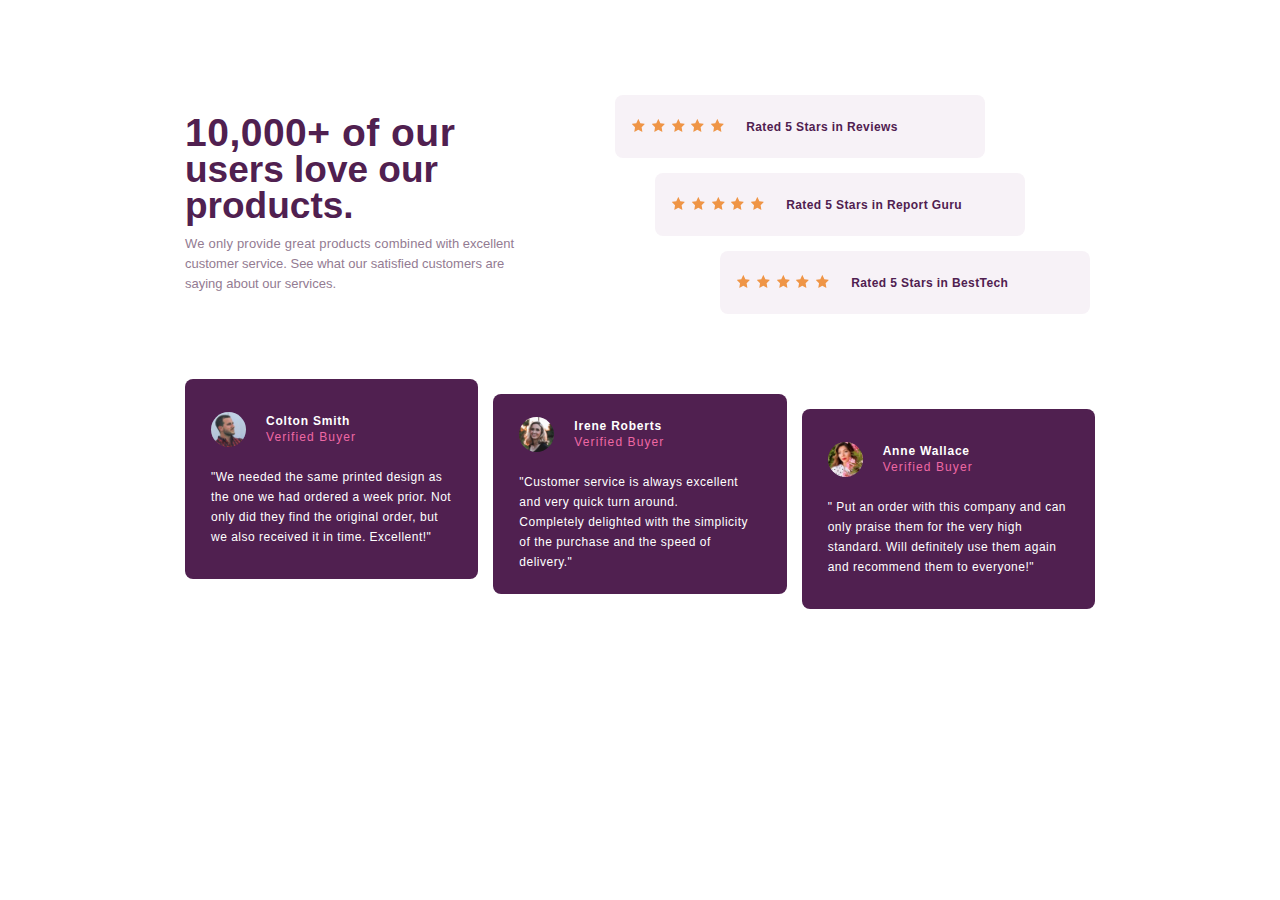
==== index.html @ 800041d1 "Finalización del proyecto" ====
<!DOCTYPE html>
<html lang="es">
<head>
    <meta charset="UTF-8">
    <meta http-equiv="X-UA-Compatible" content="IE=edge">
    <meta name="viewport" content="width=device-width, initial-scale=1.0">
    <link rel="icon" type="image/png" sizes="32x32" href="./images/favicon-32x32.png"/>
    <title>Frontend Mentor | Social proof section</title>
    <link rel="stylesheet" href="./css/index.css">
    <link rel="stylesheet" href="./css/media-queries.css">
</head>
<body>
    <main>
        <div class="main-container">
            <section class="main--head">
                <h1><span>10,000+ of our</span> users love our products.</h1>
                <p><span>We only provide great products combined</span> with excellent customer service. See what our satisfied customers are saying about our services.</p>
            </section>
            <section class="main--section-ratings">
                <div class="main--ratings one">
                    <figure>
                        <img src="./images/icon-star.svg" alt="star">
                        <img src="./images/icon-star.svg" alt="star">
                        <img src="./images/icon-star.svg" alt="star">
                        <img src="./images/icon-star.svg" alt="star">
                        <img src="./images/icon-star.svg" alt="star">
                    </figure>
                    <h3>Rated 5 Stars in Reviews</h3>
                </div>
                <div class="main--ratings two">
                    <figure>
                        <img src="./images/icon-star.svg" alt="star">
                        <img src="./images/icon-star.svg" alt="star">
                        <img src="./images/icon-star.svg" alt="star">
                        <img src="./images/icon-star.svg" alt="star">
                        <img src="./images/icon-star.svg" alt="star">
                    </figure>
                    <h3>Rated 5 Stars in Report Guru</h3>
                </div>
                <div class="main--ratings three">
                    <figure>
                        <img src="./images/icon-star.svg" alt="star">
                        <img src="./images/icon-star.svg" alt="star">
                        <img src="./images/icon-star.svg" alt="star">
                        <img src="./images/icon-star.svg" alt="star">
                        <img src="./images/icon-star.svg" alt="star">
                    </figure>
                    <h3>Rated 5 Stars in BestTech</h3>
                </div>
            </section>

            <section class="main--section-users">
                <div class="main--users use-one">
                    <section class="main--perfil">
                        <div class="main--photo-colton"></div>
                        <div>
                            <h3>Colton Smith</h3>
                            <p>Verified Buyer</p>
                        </div>
                    </section>
                    <section class="main-users--description">
                        <p>"We needed the same printed design as the one we had ordered a week prior. Not only did they find the original order, but we also received it in time. Excellent!"</p>
                    </section>
                </div>

                <div class="main--users use-two">
                    <section class="main--perfil">
                        <div class="main--photo-irene"></div>
                        <div>
                            <h3>Irene Roberts</h3>
                            <p>Verified Buyer</p>
                        </div>
                    </section>
                    <section class="main-users--description">
                        <p>"Customer service is always excellent and very quick turn around. <br> Completely delighted with the simplicity of the purchase and the speed of delivery."</p>
                    </section>
                </div>
                
                <div class="main--users use-three">
                    <section class="main--perfil">
                        <div class="main--photo-anne"></div>
                        <div>
                            <h3>Anne Wallace</h3>
                            <p>Verified Buyer</p>
                        </div>
                    </section>
                    <section class="main-users--description">
                        <p>" Put an order with this company and can only praise them for the very high standard. Will definitely use them again and recommend them to everyone!"</p>
                    </section>
                </div>
            </section>
        </div>
    </main>
</body>
</html>
---- css/index.css ----
:root {
    --Dark-Magenta: hsl(300, 43%, 22%);
    --White: hsl(0, 0%, 100%);
}

* {
    box-sizing: border-box;
    margin: 0;
    padding: 0;
}

html {
    font-size: 62.5%;
}

body {
    font-family: Spartan, Helvetica, sans-serif;
}

.main-container {
    width: 100%;
    max-width: 375px;
    min-width: 280px;
    margin: 0 auto;
    padding: 60px 20px;
}

.main--head {
    width: 100%;
    max-width: 375px;
    margin: 0 auto;
    text-align: center;
    line-height: 3rem;
}

.main--head h1 {
    padding-bottom: 20px;
    font-size: 3rem;
    font-weight: 780;
    color: var(--Dark-Magenta);
}

.main--head h1 span {
    padding: 0 10px;
    font-size: 3.5rem;
    font-weight: 750;
}

.main--head p {
    padding: 0 10px;
    font-size: 1.5rem;
    line-height: 2.2rem;
    letter-spacing: .5px;
    color: hsl(303, 10%, 53%);
}

.main--head p span {
    font-size: 1.54rem;
}

.main--section-ratings {
    margin-top: 40px;
}

.main--ratings {
    width: 100%;
    height: 14vh;
    margin: 15px auto;
    display: flex;
    flex-direction: column;
    justify-content: center;
    background-color: hsl(300, 24%, 96%);
    text-align: center;
    border-radius: 8px;
}

.main--ratings figure img {
    padding: 0 3px 10px;
}

.main--ratings h3 {
    font-size: 1.4rem;
    letter-spacing: .4px;
    color: var(--Dark-Magenta);
}

.main--section-users {
    margin-top: 50px;
}

.main--users {
    width: 100%;
    height: 42vh;
    min-height: 250px;
    padding: 31px;
    display: flex;
    flex-direction: column;
    justify-content: center;
    margin-bottom: 15px;
    background-color: var(--Dark-Magenta);
    border-radius: 8px;
}

.main--perfil {
    display: flex;
    align-items: center;
    margin-bottom: 20px;
}

.main--photo-colton {
    width: 45px;
    height: 45px;
    margin-right: 20px;
    background-image: url(../images/image-colton.jpg);
    border-radius: 50%;
    background-size: cover;
    background-position: center;
    background-repeat: no-repeat;
}

.main--photo-irene {
    width: 45px;
    height: 45px;
    margin-right: 20px;
    background-image: url(../images/image-irene.jpg);
    border-radius: 50%;
    background-size: cover;
    background-position: center;
    background-repeat: no-repeat;
}

.main--photo-anne {
    width: 45px;
    height: 45px;
    margin-right: 20px;
    background-image: url(../images/image-anne.jpg);
    border-radius: 50%;
    background-size: cover;
    background-position: center;
    background-repeat: no-repeat;
}

.main--perfil h3 {
    padding-bottom: 4px;
    font-size: 1.4rem;
    color: var(--White);
    letter-spacing: 1px;
}

.main--perfil p {
    font-size: 1.4rem;
    letter-spacing: 1.1px;
    color: hsl(333, 80%, 67%)
}

.main-users--description p {
    font-size: 1.35rem;
    color: var(--White);
    letter-spacing: 1px;
    line-height: 2.2rem;
}
---- css/media-queries.css ----
@media (min-width: 950px) {
    .main-container {
        max-width: 950px;
        padding: 80px 20px;
        display: flex;
        justify-content: space-between;
        align-items: center;
        flex-wrap: wrap;
    }

    .main--head {
        margin: 0;
        padding: 0;
        width: 100%;
        max-width: 350px;
        text-align: start;
    }

    .main--head h1 {
        font-size: 3.7rem;
        padding-bottom: 10px;
        line-height: 3.6rem;
    }

    .main--head h1 span {
        padding: 0;
        font-size: 3.9rem;
        font-weight: 780;
        letter-spacing: .5px;
    }

    .main--head p {
        padding: 0;
        font-size: 1.3rem;
        letter-spacing: 0;
        line-height: 2rem;
    }

    .main--head p span {
        font-size: 1.3rem;
        letter-spacing: .2px;
    }

    .main--section-ratings {
        margin-top: 0;
        width: 100%;
        max-width: 480px;
    }

    .main--ratings {
        width: 100%;
        height: 7vh;
        max-width: 370px;
        margin: 15px 0;
        padding-left: 15px;
        flex-direction: row;
        align-items: center;
        justify-content: start;
    }

    .one {
        margin: 15px 0;
    }

    .two {
        margin: 15px 0 15px 40px;
    }

    .three {
        margin: 15px 0 15px 105px;
    }

    .main--ratings figure img {
        width: 17px;
        padding: 0 2px;
    }

    .main--ratings h3 {
        font-size: 1.2rem;
        margin-left: 20px;
    }

    .main--section-users {
        display: flex;
    }

    .main--users {
        height: 12vh;
        max-width: 350px;
        min-height: 200px;
        margin-bottom: 0;
        padding: 31px 26px;
    }

    .main--photo-colton {
        width: 35px;
        height: 35px;
    }

    .main--photo-irene {
        width: 35px;
        height: 35px;
    }

    .main--photo-anne {
        width: 35px;
        height: 35px;
    }

    .main--perfil h3 {
        padding-bottom: 2px;
        font-size: 1.2rem;
        letter-spacing: .8px;
    }
    
    .main--perfil p {
        font-size: 1.2rem;
        letter-spacing: 1.1px;
    }

    .main-users--description p {
        font-size: 1.2rem;
        letter-spacing: .5px;
        line-height: 2rem;
    }

    .use-one {
        margin-right: 15px;
    }

    .use-two {
        margin-top: 15px;
        margin-right: 15px;
    }

    .use-three {
        margin-top: 30px;
    }
}
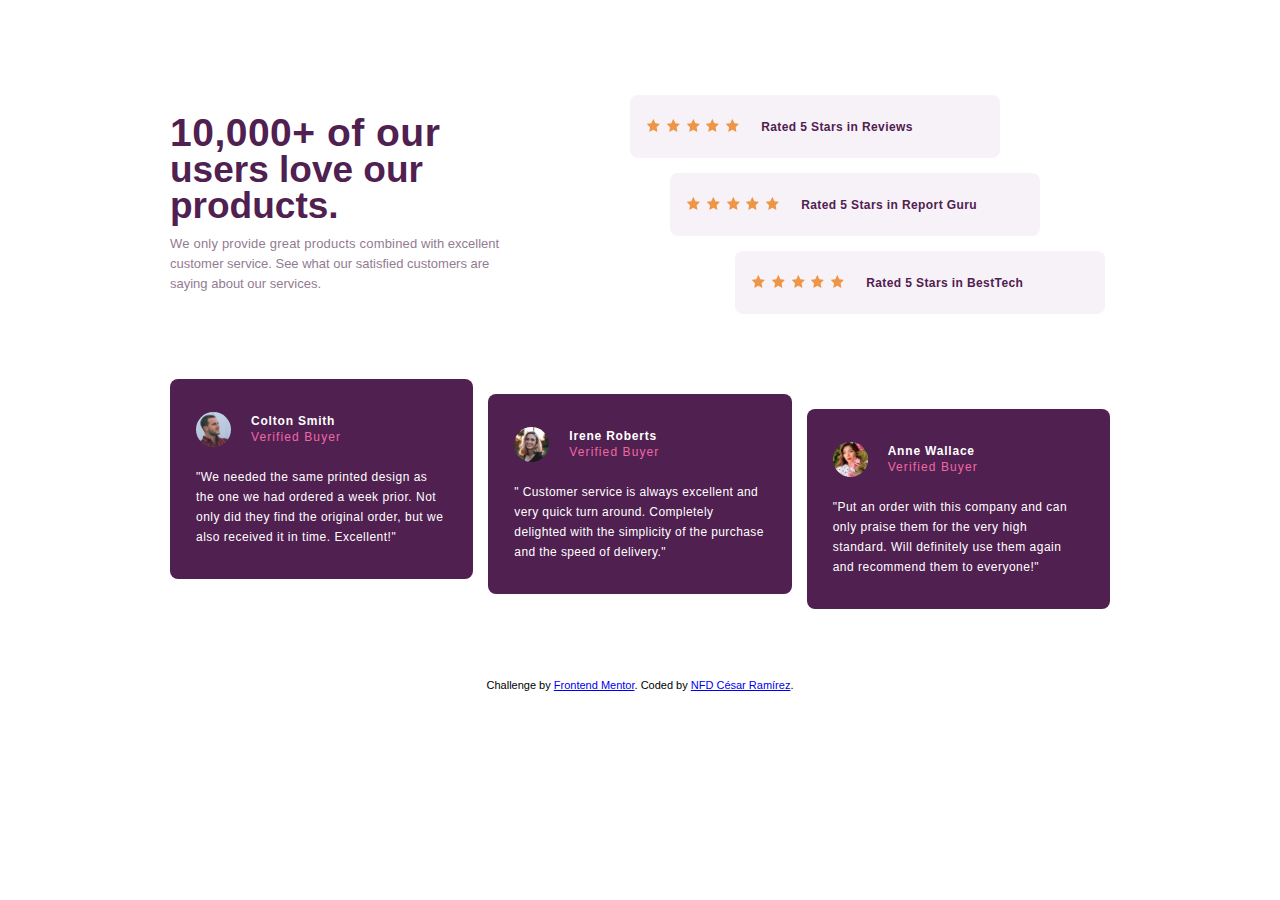
==== commit 535a2cdd: "Corrigiendo problemas de accebilidad" ====
--- a/index.html
+++ b/index.html
@@ -10,86 +10,90 @@
     <link rel="stylesheet" href="./css/media-queries.css">
 </head>
 <body>
-    <main>
-        <div class="main-container">
-            <section class="main--head">
-                <h1><span>10,000+ of our</span> users love our products.</h1>
-                <p><span>We only provide great products combined</span> with excellent customer service. See what our satisfied customers are saying about our services.</p>
-            </section>
-            <section class="main--section-ratings">
-                <div class="main--ratings one">
-                    <figure>
-                        <img src="./images/icon-star.svg" alt="star">
-                        <img src="./images/icon-star.svg" alt="star">
-                        <img src="./images/icon-star.svg" alt="star">
-                        <img src="./images/icon-star.svg" alt="star">
-                        <img src="./images/icon-star.svg" alt="star">
-                    </figure>
-                    <h3>Rated 5 Stars in Reviews</h3>
+    <main class="main-container">
+        <section class="main--head">
+            <h1><span>10,000+ of our</span> users love our products.</h1>
+            <p><span>We only provide great products combined</span> with excellent customer service. See what our satisfied customers are saying about our services.</p>
+        </section>
+
+        <section class="main--section-ratings">
+            <div class="main--ratings one">
+                <figure>
+                    <img src="./images/icon-star.svg" alt="star">
+                    <img src="./images/icon-star.svg" alt="star">
+                    <img src="./images/icon-star.svg" alt="star">
+                    <img src="./images/icon-star.svg" alt="star">
+                    <img src="./images/icon-star.svg" alt="star">
+                </figure>
+                <h2>Rated 5 Stars in Reviews</h2>
+            </div>
+            <div class="main--ratings two">
+                <figure>
+                    <img src="./images/icon-star.svg" alt="star">
+                    <img src="./images/icon-star.svg" alt="star">
+                    <img src="./images/icon-star.svg" alt="star">
+                    <img src="./images/icon-star.svg" alt="star">
+                    <img src="./images/icon-star.svg" alt="star">
+                </figure>
+                <h2>Rated 5 Stars in Report Guru</h2>
+            </div>
+            <div class="main--ratings three">
+                <figure>
+                    <img src="./images/icon-star.svg" alt="star">
+                    <img src="./images/icon-star.svg" alt="star">
+                    <img src="./images/icon-star.svg" alt="star">
+                    <img src="./images/icon-star.svg" alt="star">
+                    <img src="./images/icon-star.svg" alt="star">
+                </figure>
+                <h2>Rated 5 Stars in BestTech</h2>
+            </div>
+        </section>
+
+        <section class="main--section-users">
+            <div class="main--users use-one">
+                <div class="main--perfil">
+                    <div class="main--photo-colton"></div>
+                    <div>
+                        <h3>Colton Smith</h3>
+                        <p>Verified Buyer</p>
+                    </div>
                 </div>
-                <div class="main--ratings two">
-                    <figure>
-                        <img src="./images/icon-star.svg" alt="star">
-                        <img src="./images/icon-star.svg" alt="star">
-                        <img src="./images/icon-star.svg" alt="star">
-                        <img src="./images/icon-star.svg" alt="star">
-                        <img src="./images/icon-star.svg" alt="star">
-                    </figure>
-                    <h3>Rated 5 Stars in Report Guru</h3>
+                <div class="main-users--description">
+                    <p>"We needed the same printed design as the one we had ordered a week prior. Not only did they find the original order, but we also received it in time. Excellent!"</p>
                 </div>
-                <div class="main--ratings three">
-                    <figure>
-                        <img src="./images/icon-star.svg" alt="star">
-                        <img src="./images/icon-star.svg" alt="star">
-                        <img src="./images/icon-star.svg" alt="star">
-                        <img src="./images/icon-star.svg" alt="star">
-                        <img src="./images/icon-star.svg" alt="star">
-                    </figure>
-                    <h3>Rated 5 Stars in BestTech</h3>
+            </div>
+
+            <div class="main--users use-two">
+                <div class="main--perfil">
+                    <div class="main--photo-irene"></div>
+                    <div>
+                        <h3>Irene Roberts</h3>
+                        <p>Verified Buyer</p>
+                    </div>
                 </div>
-            </section>
-
-            <section class="main--section-users">
-                <div class="main--users use-one">
-                    <section class="main--perfil">
-                        <div class="main--photo-colton"></div>
-                        <div>
-                            <h3>Colton Smith</h3>
-                            <p>Verified Buyer</p>
-                        </div>
-                    </section>
-                    <section class="main-users--description">
-                        <p>"We needed the same printed design as the one we had ordered a week prior. Not only did they find the original order, but we also received it in time. Excellent!"</p>
-                    </section>
+                <div class="main-users--description">
+                    <p>" Customer service is always excellent and very quick turn around. Completely delighted with the simplicity of the purchase and the speed of delivery."</p>
                 </div>
-
-                <div class="main--users use-two">
-                    <section class="main--perfil">
-                        <div class="main--photo-irene"></div>
-                        <div>
-                            <h3>Irene Roberts</h3>
-                            <p>Verified Buyer</p>
-                        </div>
-                    </section>
-                    <section class="main-users--description">
-                        <p>"Customer service is always excellent and very quick turn around. <br> Completely delighted with the simplicity of the purchase and the speed of delivery."</p>
-                    </section>
+            </div>
+            
+            <div class="main--users use-three">
+                <div class="main--perfil">
+                    <div class="main--photo-anne"></div>
+                    <div>
+                        <h3>Anne Wallace</h3>
+                        <p>Verified Buyer</p>
+                    </div>
                 </div>
-                
-                <div class="main--users use-three">
-                    <section class="main--perfil">
-                        <div class="main--photo-anne"></div>
-                        <div>
-                            <h3>Anne Wallace</h3>
-                            <p>Verified Buyer</p>
-                        </div>
-                    </section>
-                    <section class="main-users--description">
-                        <p>" Put an order with this company and can only praise them for the very high standard. Will definitely use them again and recommend them to everyone!"</p>
-                    </section>
+                <div class="main-users--description">
+                    <p>"Put an order with this company and can only praise them for the very high standard. Will definitely use them again and recommend them to everyone!"</p>
                 </div>
-            </section>
-        </div>
+            </div>
+        </section>
     </main>
+    <footer>
+        Challenge by
+        <a href="https://www.frontendmentor.io?ref=challenge" target="_blank">Frontend Mentor</a
+        >. Coded by <a href="https://twitter.com/nfd_cesar">NFD César Ramírez</a>.
+    </footer>
 </body>
 </html>--- a/css/index.css
+++ b/css/index.css
@@ -22,22 +22,21 @@
     max-width: 375px;
     min-width: 280px;
     margin: 0 auto;
-    padding: 60px 20px;
+    padding: 60px 20px 50px;
 }
 
 .main--head {
     width: 100%;
     max-width: 375px;
-    margin: 0 auto;
     text-align: center;
-    line-height: 3rem;
 }
 
 .main--head h1 {
+    font-size: 3rem;
     padding-bottom: 20px;
-    font-size: 3rem;
+    color: var(--Dark-Magenta);
     font-weight: 780;
-    color: var(--Dark-Magenta);
+    line-height: 3rem;
 }
 
 .main--head h1 span {
@@ -78,7 +77,7 @@
     padding: 0 3px 10px;
 }
 
-.main--ratings h3 {
+.main--ratings h2 {
     font-size: 1.4rem;
     letter-spacing: .4px;
     color: var(--Dark-Magenta);
@@ -90,8 +89,8 @@
 
 .main--users {
     width: 100%;
-    height: 42vh;
-    min-height: 250px;
+    height: 235px;
+    max-height: 300px;
     padding: 31px;
     display: flex;
     flex-direction: column;
@@ -160,4 +159,15 @@
     line-height: 2.2rem;
 }
 
+.use-two .main-users--description p {
+    letter-spacing: 1.1px;
+}
 
+footer {
+    width: 100%;
+    margin-bottom: 10px;
+    text-align: center;
+    font-size: 1.1rem;
+}
+
+
--- a/css/media-queries.css
+++ b/css/media-queries.css
@@ -1,7 +1,7 @@
-@media (min-width: 950px) {
+@media (min-width: 980px) {
     .main-container {
-        max-width: 950px;
-        padding: 80px 20px;
+        max-width: 980px;
+        padding: 80px 20px 70px;
         display: flex;
         justify-content: space-between;
         align-items: center;
@@ -10,7 +10,6 @@
 
     .main--head {
         margin: 0;
-        padding: 0;
         width: 100%;
         max-width: 350px;
         text-align: start;
@@ -48,10 +47,8 @@
     }
 
     .main--ratings {
-        width: 100%;
         height: 7vh;
         max-width: 370px;
-        margin: 15px 0;
         padding-left: 15px;
         flex-direction: row;
         align-items: center;
@@ -75,7 +72,7 @@
         padding: 0 2px;
     }
 
-    .main--ratings h3 {
+    .main--ratings h2 {
         font-size: 1.2rem;
         margin-left: 20px;
     }
@@ -85,9 +82,9 @@
     }
 
     .main--users {
-        height: 12vh;
+        height: 200px;
         max-width: 350px;
-        min-height: 200px;
+        max-height: 300px;
         margin-bottom: 0;
         padding: 31px 26px;
     }
@@ -133,6 +130,10 @@
         margin-right: 15px;
     }
 
+    .use-two .main-users--description p {
+        letter-spacing: .4px;
+    }
+
     .use-three {
         margin-top: 30px;
     }
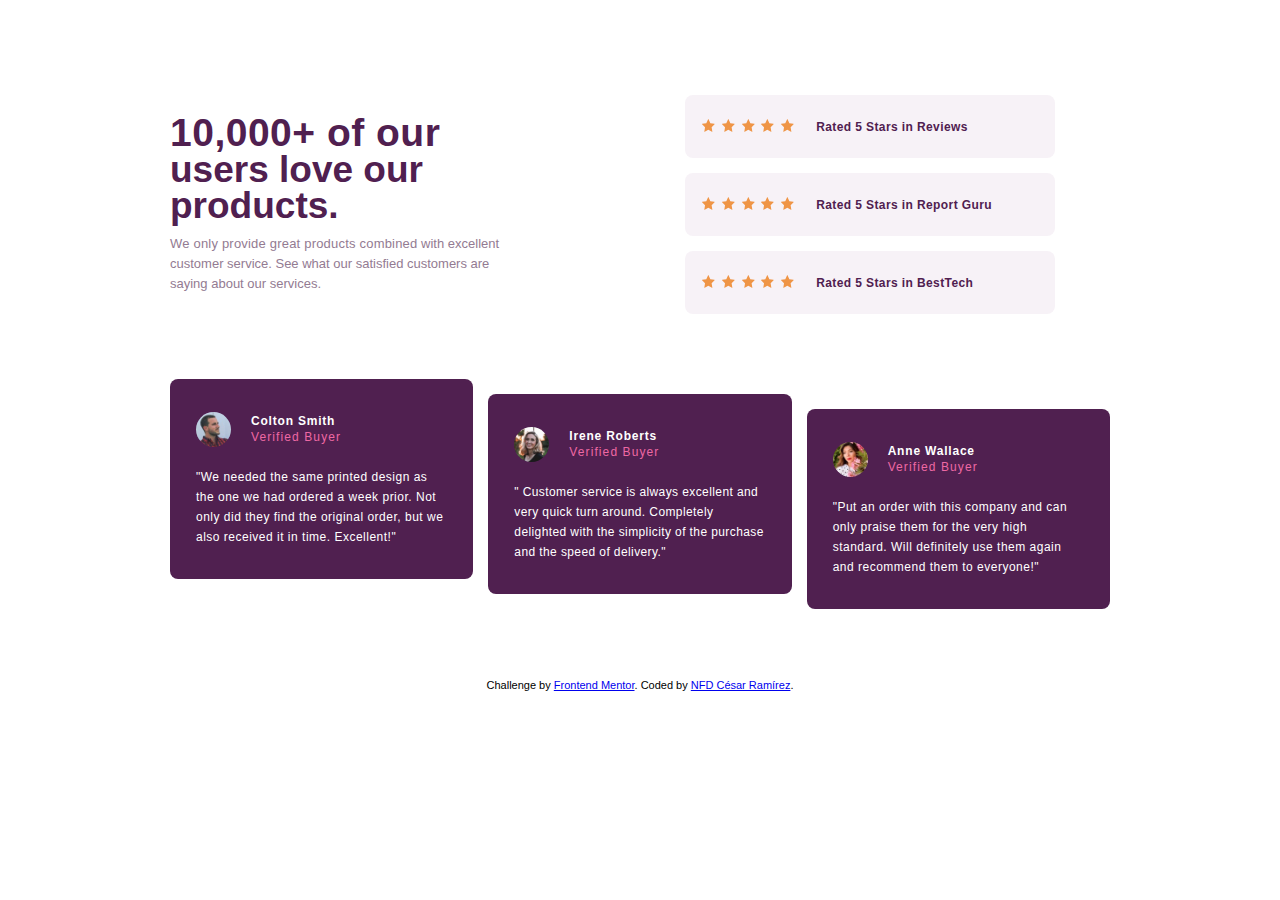
==== commit 96221436: "Agregando cambios generales" ====
--- a/index.html
+++ b/index.html
@@ -17,7 +17,7 @@
         </section>
 
         <section class="main--section-ratings">
-            <div class="main--ratings one">
+            <div class="main--ratings">
                 <figure>
                     <img src="./images/icon-star.svg" alt="star">
                     <img src="./images/icon-star.svg" alt="star">
@@ -27,7 +27,7 @@
                 </figure>
                 <h2>Rated 5 Stars in Reviews</h2>
             </div>
-            <div class="main--ratings two">
+            <div class="main--ratings">
                 <figure>
                     <img src="./images/icon-star.svg" alt="star">
                     <img src="./images/icon-star.svg" alt="star">
@@ -37,7 +37,7 @@
                 </figure>
                 <h2>Rated 5 Stars in Report Guru</h2>
             </div>
-            <div class="main--ratings three">
+            <div class="main--ratings">
                 <figure>
                     <img src="./images/icon-star.svg" alt="star">
                     <img src="./images/icon-star.svg" alt="star">
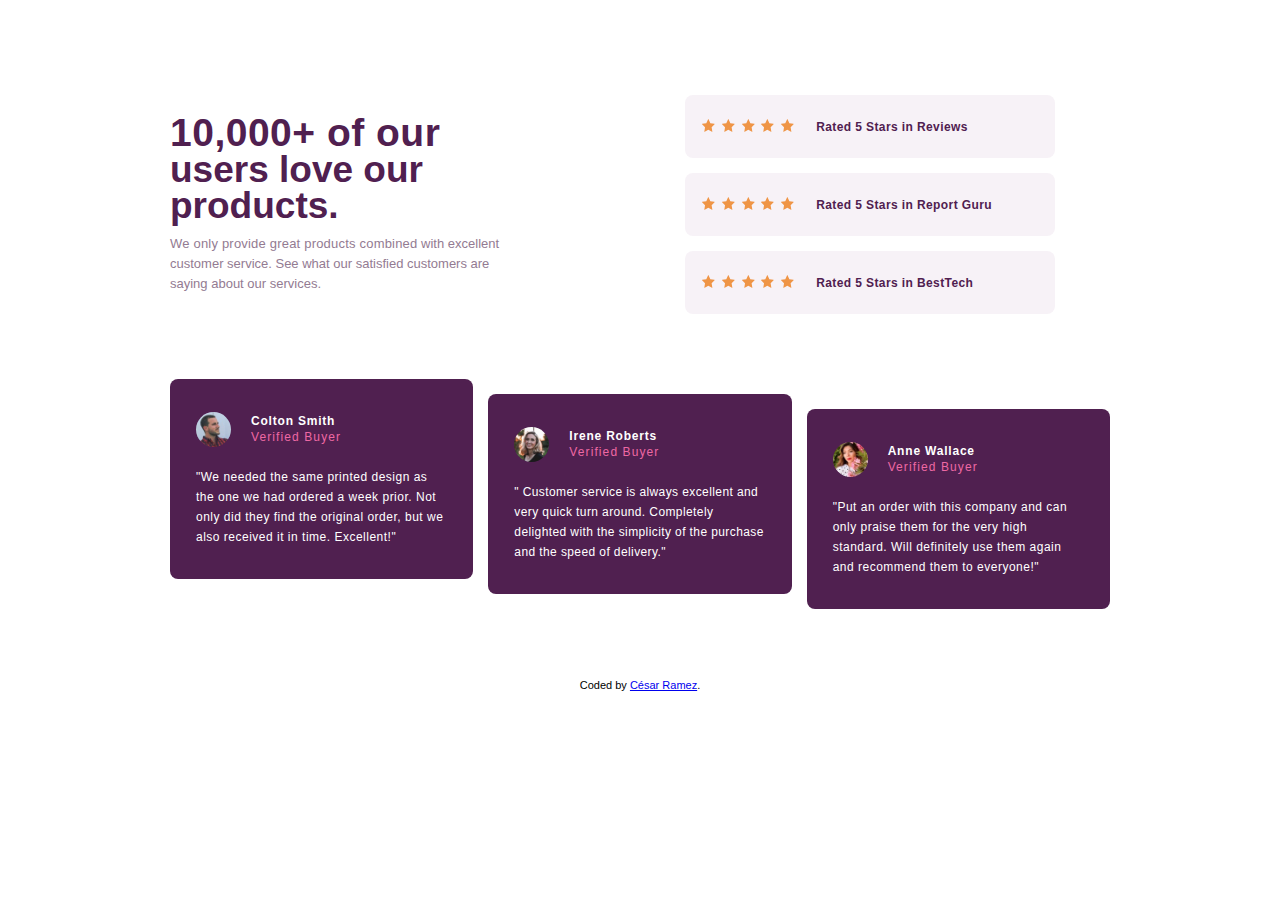
==== commit f728ed91: "Agregando cambios generales" ====
--- a/index.html
+++ b/index.html
@@ -91,9 +91,7 @@
         </section>
     </main>
     <footer>
-        Challenge by
-        <a href="https://www.frontendmentor.io?ref=challenge" target="_blank">Frontend Mentor</a
-        >. Coded by <a href="https://twitter.com/nfd_cesar">NFD César Ramírez</a>.
+        Coded by <a href="https://twitter.com/ramez_cesar" target="_blank">César Ramez</a>.
     </footer>
 </body>
 </html>